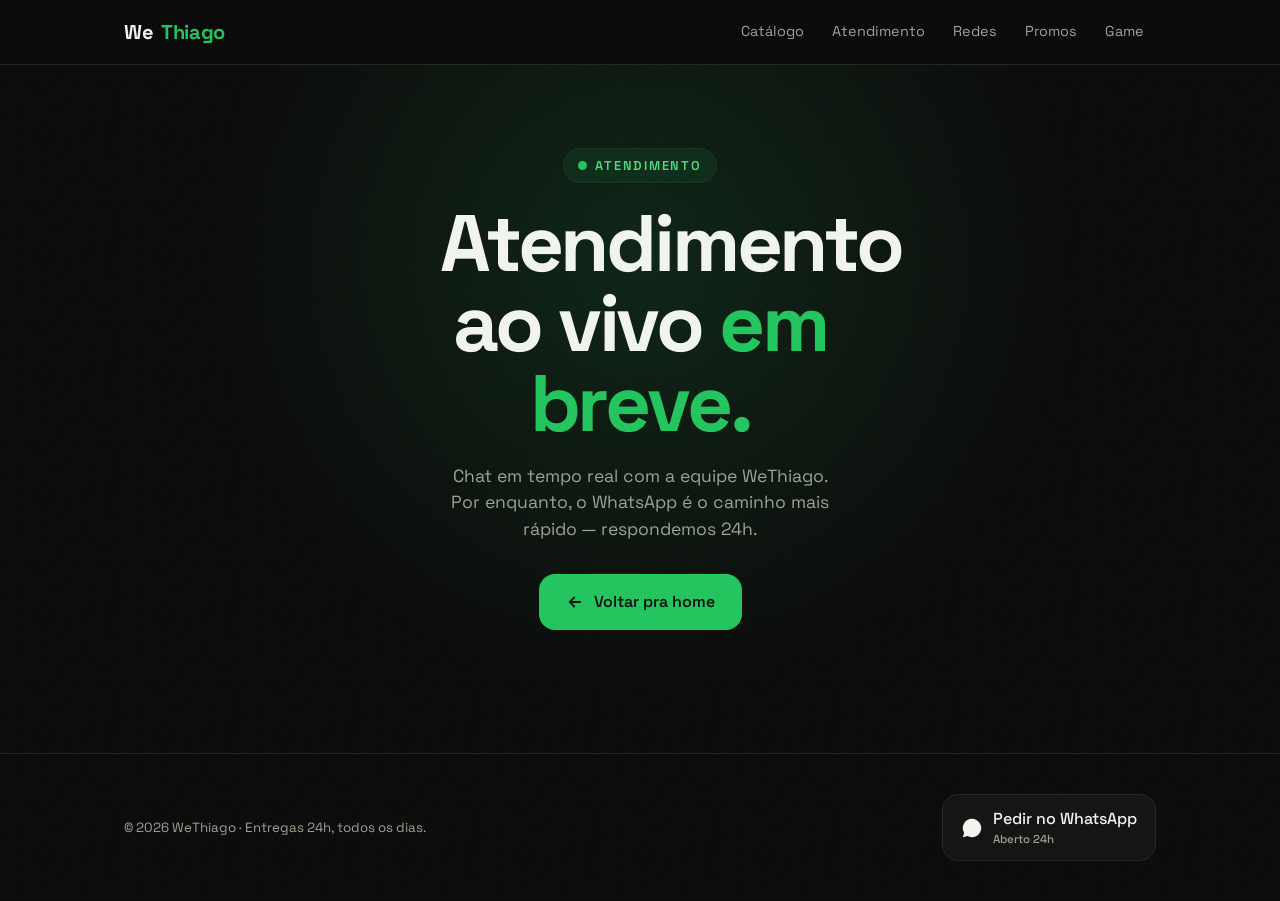
==== atendimento.html @ bdfea1c8 "WeThiago — landing 24h delivery (neon delivery brutalism)" ====
<!DOCTYPE html>
<html lang="pt-BR">
<head>
  <meta charset="UTF-8" />
  <meta name="viewport" content="width=device-width, initial-scale=1.0" />
  <title>WeThiago — Atendimento</title>
  <meta name="description" content="WeThiago · Atendimento · em breve." />
  <link rel="preconnect" href="https://fonts.googleapis.com" />
  <link rel="preconnect" href="https://fonts.gstatic.com" crossorigin />
  <link href="https://fonts.googleapis.com/css2?family=Space+Grotesk:wght@400;500;600;700&display=swap" rel="stylesheet" />
  <link rel="stylesheet" href="style.css" />
</head>
<body>
  <header class="nav">
    <div class="wrap nav__inner">
      <a href="index.html" class="brand">We<span class="dot">Thiago</span></a>
      <nav class="nav__links" id="navLinks">
        <a href="catalogo.html">Catálogo</a>
        <a href="atendimento.html">Atendimento</a>
        <a href="https://www.instagram.com/wethiago" target="_blank" rel="noopener">Redes</a>
        <a href="promos.html">Promos</a>
        <a href="game.html">Game</a>
      </nav>
      <button class="nav__burger" id="burger" aria-label="Abrir menu" aria-expanded="false">
        <svg width="26" height="26" viewBox="0 0 24 24" fill="none" stroke="currentColor" stroke-width="2" stroke-linecap="round"><line x1="4" y1="7" x2="20" y2="7"/><line x1="4" y1="12" x2="20" y2="12"/><line x1="4" y1="17" x2="20" y2="17"/></svg>
      </button>
    </div>
  </header>

  <main class="stub">
    <div class="stub__glow"></div>
    <div class="stub__inner">
      <span class="eyebrow"><span class="pulse"></span> Atendimento</span>
      <h1 style="margin-top:20px">Atendimento ao vivo <span class="accent">em breve.</span></h1>
      <p>Chat em tempo real com a equipe WeThiago. Por enquanto, o WhatsApp é o caminho mais rápido — respondemos 24h.</p>
      <a class="btn btn--primary" href="index.html">
        <svg width="18" height="18" viewBox="0 0 24 24" fill="none" stroke="currentColor" stroke-width="2.4" stroke-linecap="round" stroke-linejoin="round"><path d="M19 12H5M11 6l-6 6 6 6"/></svg>
        Voltar pra home
      </a>
    </div>
  </main>

  <footer class="footer">
    <div class="wrap footer__inner">
      <small>© <span id="year"></span> WeThiago · Entregas 24h, todos os dias.</small>
      <a class="badge" href="https://wa.me/5500000000000" target="_blank" rel="noopener">
        <svg width="22" height="22" viewBox="0 0 24 24" fill="currentColor"><path d="M12 2a10 10 0 0 0-8.6 15.1L2 22l5.1-1.3A10 10 0 1 0 12 2Z"/></svg>
        <span>Pedir no WhatsApp<small>Aberto 24h</small></span>
      </a>
    </div>
  </footer>

  <script>
    document.getElementById('year').textContent = new Date().getFullYear();
    const burger = document.getElementById('burger');
    const links = document.getElementById('navLinks');
    burger.addEventListener('click', () => {
      const open = links.classList.toggle('open');
      burger.setAttribute('aria-expanded', open);
    });
  </script>
</body>
</html>
---- style.css ----
/* WeThiago — Neon Delivery Brutalism
   Dark canvas · one toxic-green accent · oversized type · solid rounded buttons */

:root {
  --bg: #0a0a0a;
  --bg-elev: #121312;
  --bg-card: #161816;
  --line: #23271f;
  --fg: #f2f5ef;
  --fg-dim: #9aa393;
  --accent: #22c55e;
  --accent-hi: #4ade80;
  --accent-dim: #16351f;
  --radius: 16px;
  --radius-lg: 24px;
  --maxw: 1080px;
  --font-display: "Space Grotesk", "Geist", system-ui, sans-serif;
  --font-body: "Space Grotesk", system-ui, sans-serif;
}

* { box-sizing: border-box; margin: 0; padding: 0; }

html { scroll-behavior: smooth; }

body {
  background: var(--bg);
  color: var(--fg);
  font-family: var(--font-body);
  line-height: 1.5;
  -webkit-font-smoothing: antialiased;
  overflow-x: hidden;
  position: relative;
}

/* Grain overlay — texture without weight */
body::after {
  content: "";
  position: fixed;
  inset: 0;
  pointer-events: none;
  z-index: 100;
  opacity: 0.035;
  background-image: url("data:image/svg+xml,%3Csvg xmlns='http://www.w3.org/2000/svg' width='120' height='120'%3E%3Cfilter id='n'%3E%3CfeTurbulence type='fractalNoise' baseFrequency='0.9' numOctaves='3'/%3E%3C/filter%3E%3Crect width='100%25' height='100%25' filter='url(%23n)'/%3E%3C/svg%3E");
}

a { color: inherit; text-decoration: none; }

.wrap { width: 100%; max-width: var(--maxw); margin: 0 auto; padding: 0 24px; }

/* ---------- Nav ---------- */
.nav {
  position: sticky;
  top: 0;
  z-index: 50;
  backdrop-filter: blur(12px);
  background: color-mix(in srgb, var(--bg) 82%, transparent);
  border-bottom: 1px solid var(--line);
}
.nav__inner {
  display: flex;
  align-items: center;
  justify-content: space-between;
  height: 64px;
}
.brand {
  font-family: var(--font-display);
  font-weight: 700;
  font-size: 1.25rem;
  letter-spacing: -0.02em;
  display: inline-flex;
  align-items: center;
  gap: 8px;
}
.brand .dot { color: var(--accent); }
.nav__links { display: flex; gap: 4px; }
.nav__links a {
  font-size: 0.9rem;
  color: var(--fg-dim);
  padding: 8px 12px;
  border-radius: 10px;
  transition: color .18s, background .18s;
}
.nav__links a:hover { color: var(--fg); background: var(--bg-elev); }
.nav__burger { display: none; background: none; border: 0; color: var(--fg); cursor: pointer; }

/* ---------- Buttons ---------- */
.btn {
  display: inline-flex;
  align-items: center;
  gap: 10px;
  font-family: var(--font-display);
  font-weight: 600;
  font-size: 1rem;
  padding: 15px 26px;
  border-radius: var(--radius);
  border: 1px solid transparent;
  cursor: pointer;
  transition: transform .16s ease, box-shadow .16s ease, background .16s;
  will-change: transform;
}
.btn:active { transform: translateY(1px); }
.btn--primary {
  background: var(--accent);
  color: #04140a;
  box-shadow: 0 0 0 0 color-mix(in srgb, var(--accent) 60%, transparent);
}
.btn--primary:hover {
  background: var(--accent-hi);
  box-shadow: 0 12px 40px -8px color-mix(in srgb, var(--accent) 70%, transparent);
  transform: translateY(-2px);
}
.btn--ghost {
  background: var(--bg-elev);
  color: var(--fg);
  border-color: var(--line);
}
.btn--ghost:hover { border-color: var(--accent); color: var(--accent-hi); transform: translateY(-2px); }

/* ---------- Hero ---------- */
.hero { position: relative; padding: 88px 0 64px; overflow: hidden; }
.hero__glow {
  position: absolute;
  top: -20%;
  left: 50%;
  transform: translateX(-50%);
  width: 900px;
  height: 900px;
  max-width: 120vw;
  background: radial-gradient(circle, color-mix(in srgb, var(--accent) 22%, transparent) 0%, transparent 62%);
  pointer-events: none;
  z-index: 0;
}
.hero .wrap { position: relative; z-index: 1; }
.eyebrow {
  display: inline-flex;
  align-items: center;
  gap: 8px;
  font-size: 0.8rem;
  font-weight: 600;
  letter-spacing: 0.14em;
  text-transform: uppercase;
  color: var(--accent-hi);
  border: 1px solid var(--accent-dim);
  background: color-mix(in srgb, var(--accent) 8%, transparent);
  padding: 7px 14px;
  border-radius: 999px;
}
.pulse {
  width: 9px; height: 9px; border-radius: 50%;
  background: var(--accent);
  box-shadow: 0 0 0 0 color-mix(in srgb, var(--accent) 70%, transparent);
  animation: pulse 1.8s infinite;
}
@keyframes pulse {
  0% { box-shadow: 0 0 0 0 color-mix(in srgb, var(--accent) 70%, transparent); }
  70% { box-shadow: 0 0 0 12px transparent; }
  100% { box-shadow: 0 0 0 0 transparent; }
}
.hero h1 {
  font-family: var(--font-display);
  font-weight: 700;
  letter-spacing: -0.04em;
  line-height: 0.95;
  font-size: clamp(3rem, 10vw, 7rem);
  margin: 24px 0 20px;
}
.hero h1 .accent { color: var(--accent); text-shadow: 0 0 60px color-mix(in srgb, var(--accent) 50%, transparent); }
.hero__tag {
  font-size: clamp(1.1rem, 2.6vw, 1.5rem);
  color: var(--fg-dim);
  max-width: 32ch;
  margin-bottom: 36px;
}
.hero__tag em { color: var(--fg); font-style: normal; font-weight: 600; }
.hero__cta { display: flex; flex-wrap: wrap; gap: 14px; }

/* ---------- Channels ---------- */
.channels { padding: 20px 0 8px; }
.channels__grid {
  display: grid;
  grid-template-columns: repeat(4, 1fr);
  gap: 12px;
}
.chan {
  display: flex;
  align-items: center;
  gap: 12px;
  padding: 16px 18px;
  background: var(--bg-card);
  border: 1px solid var(--line);
  border-radius: var(--radius);
  font-weight: 500;
  transition: border-color .18s, transform .18s, background .18s;
}
.chan:hover { border-color: var(--accent); transform: translateY(-3px); }
.chan svg { flex: 0 0 22px; color: var(--accent); }
.chan span small { display: block; color: var(--fg-dim); font-size: 0.78rem; font-weight: 400; }
.chan--soon { opacity: 0.55; }
.chan--soon:hover { border-color: var(--line); transform: none; }

/* ---------- Section head ---------- */
.section { padding: 64px 0; }
.section__head { margin-bottom: 32px; }
.section__head h2 {
  font-family: var(--font-display);
  font-weight: 700;
  letter-spacing: -0.03em;
  font-size: clamp(1.8rem, 5vw, 2.75rem);
}
.section__head p { color: var(--fg-dim); margin-top: 8px; }

/* ---------- Feature cards ---------- */
.features {
  display: grid;
  grid-template-columns: repeat(3, 1fr);
  gap: 18px;
}
.card {
  position: relative;
  background: var(--bg-card);
  border: 1px solid var(--line);
  border-radius: var(--radius-lg);
  padding: 32px 28px;
  overflow: hidden;
  transition: border-color .2s, transform .2s;
}
.card::before {
  content: "";
  position: absolute;
  inset: 0;
  background: radial-gradient(120% 80% at 100% 0%, color-mix(in srgb, var(--accent) 10%, transparent), transparent 60%);
  opacity: 0;
  transition: opacity .25s;
}
.card:hover { border-color: var(--accent); transform: translateY(-4px); }
.card:hover::before { opacity: 1; }
.card__icon {
  width: 52px; height: 52px;
  display: grid; place-items: center;
  border-radius: 14px;
  background: var(--accent-dim);
  color: var(--accent-hi);
  margin-bottom: 20px;
}
.card h3 {
  font-family: var(--font-display);
  font-weight: 600;
  font-size: 1.35rem;
  letter-spacing: -0.02em;
  margin-bottom: 8px;
  position: relative;
}
.card p { color: var(--fg-dim); margin-bottom: 20px; position: relative; }
.card__link {
  font-weight: 600;
  color: var(--accent-hi);
  display: inline-flex;
  align-items: center;
  gap: 6px;
  position: relative;
}
.card__link svg { transition: transform .18s; }
.card:hover .card__link svg { transform: translateX(4px); }

/* ---------- Game card ---------- */
.game {
  display: flex;
  flex-wrap: wrap;
  align-items: center;
  justify-content: space-between;
  gap: 24px;
  padding: 40px;
  border-radius: var(--radius-lg);
  border: 1px solid var(--accent-dim);
  background:
    linear-gradient(120deg, color-mix(in srgb, var(--accent) 12%, transparent), transparent 55%),
    var(--bg-card);
}
.game__txt h3 {
  font-family: var(--font-display);
  font-weight: 700;
  font-size: clamp(1.6rem, 4vw, 2.4rem);
  letter-spacing: -0.03em;
}
.game__txt p { color: var(--fg-dim); margin-top: 6px; }

/* ---------- Footer ---------- */
.footer {
  border-top: 1px solid var(--line);
  padding: 40px 0;
  margin-top: 40px;
}
.footer__inner {
  display: flex;
  flex-wrap: wrap;
  align-items: center;
  justify-content: space-between;
  gap: 20px;
}
.footer small { color: var(--fg-dim); }
.badge {
  display: inline-flex;
  align-items: center;
  gap: 10px;
  padding: 12px 18px;
  border: 1px solid var(--line);
  border-radius: var(--radius);
  background: var(--bg-elev);
  font-weight: 500;
  transition: border-color .18s;
}
.badge:hover { border-color: var(--accent); }
.badge small { color: var(--fg-dim); display: block; font-size: 0.72rem; }

/* ---------- Stub pages ---------- */
.stub {
  min-height: 72vh;
  display: grid;
  place-items: center;
  text-align: center;
  padding: 80px 24px;
  position: relative;
}
.stub__glow {
  position: absolute; inset: 0;
  background: radial-gradient(circle at 50% 30%, color-mix(in srgb, var(--accent) 14%, transparent), transparent 55%);
  pointer-events: none;
}
.stub__inner { position: relative; z-index: 1; max-width: 40ch; }
.stub h1 {
  font-family: var(--font-display);
  font-weight: 700;
  letter-spacing: -0.04em;
  font-size: clamp(2.5rem, 8vw, 5rem);
  line-height: 1;
}
.stub h1 .accent { color: var(--accent); }
.stub p { color: var(--fg-dim); margin: 20px 0 32px; font-size: 1.1rem; }

/* ---------- Reveal animation ---------- */
.reveal { opacity: 0; transform: translateY(24px); transition: opacity .6s ease, transform .6s ease; }
.reveal.in { opacity: 1; transform: none; }

/* ---------- Responsive ---------- */
@media (max-width: 860px) {
  .channels__grid { grid-template-columns: repeat(2, 1fr); }
  .features { grid-template-columns: 1fr; }
}
@media (max-width: 640px) {
  .nav__links { display: none; }
  .nav__links.open {
    display: flex;
    position: absolute;
    top: 64px; left: 0; right: 0;
    flex-direction: column;
    background: var(--bg-elev);
    border-bottom: 1px solid var(--line);
    padding: 12px 24px 20px;
  }
  .nav__burger { display: inline-flex; }
  .hero__cta .btn { flex: 1 1 100%; justify-content: center; }
  .game { flex-direction: column; align-items: flex-start; }
  .game .btn { width: 100%; justify-content: center; }
}

@media (prefers-reduced-motion: reduce) {
  * { animation: none !important; transition: none !important; scroll-behavior: auto; }
  .reveal { opacity: 1; transform: none; }
}
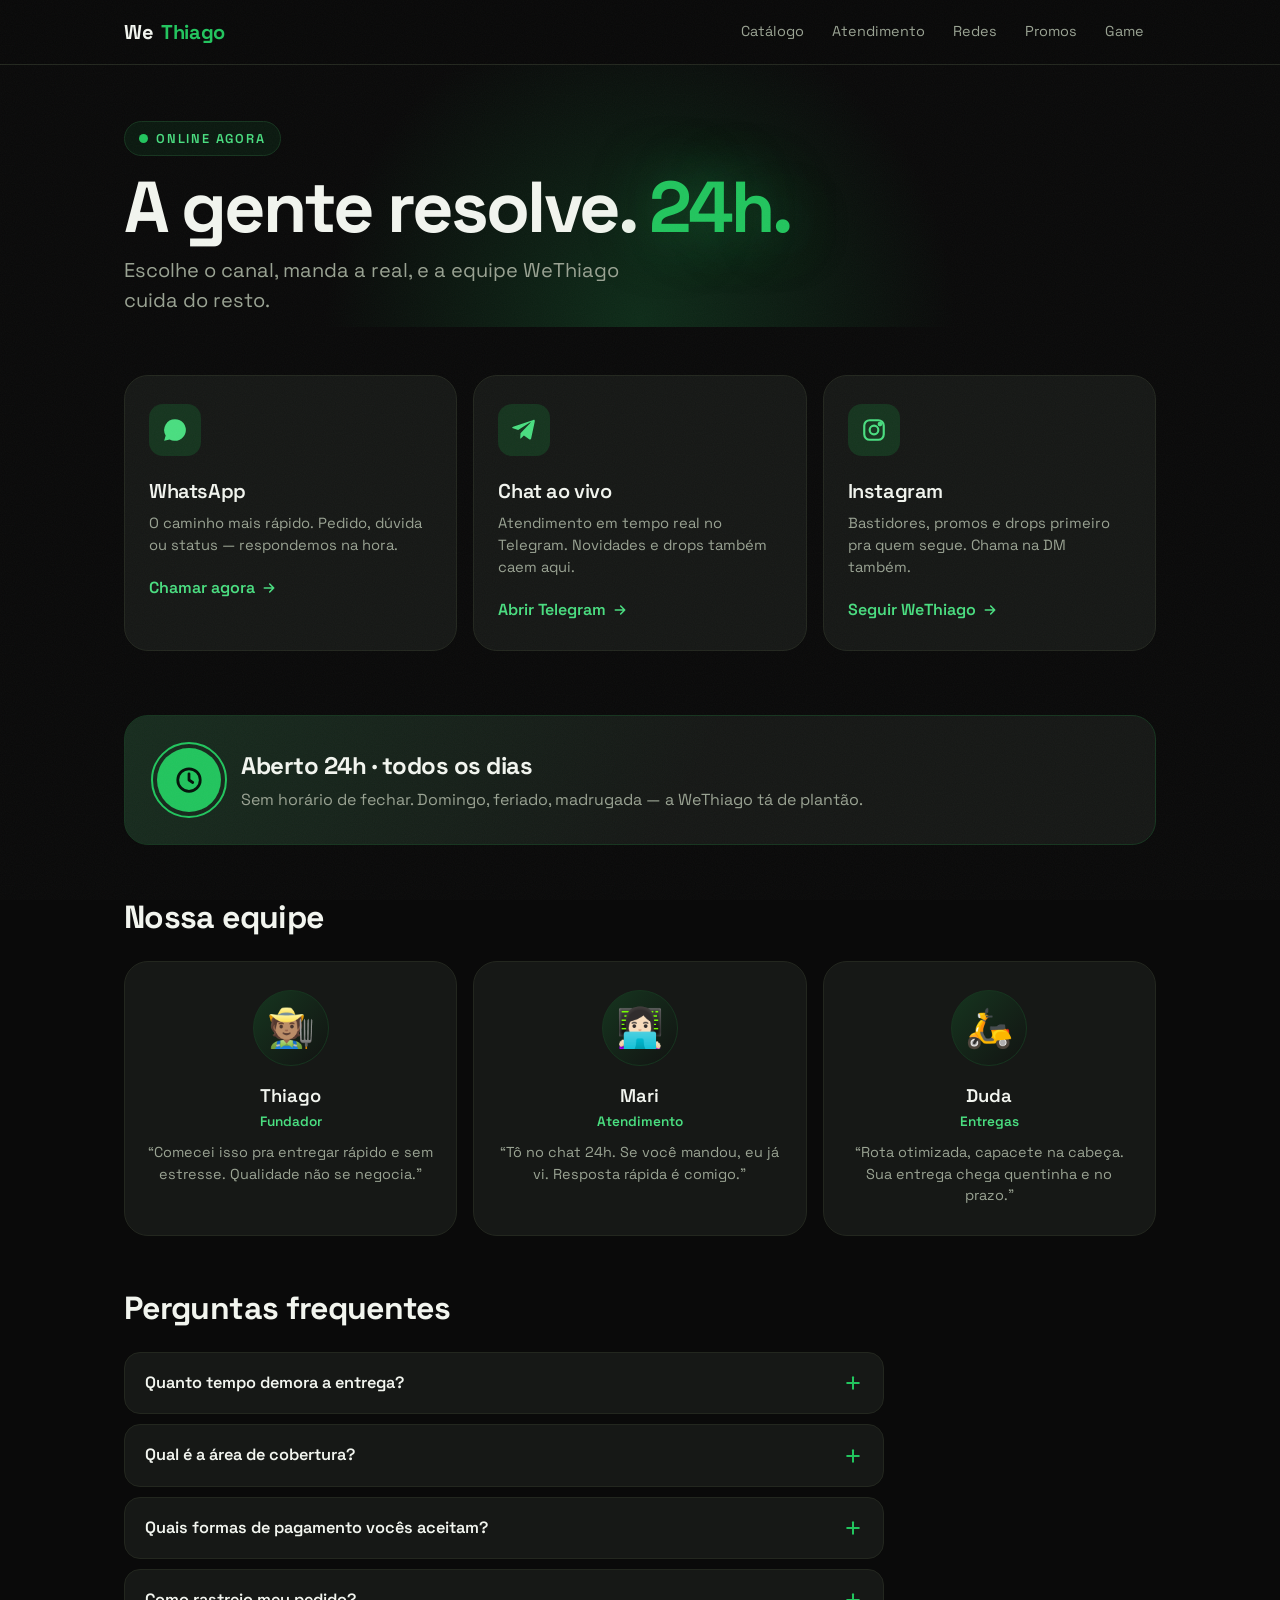
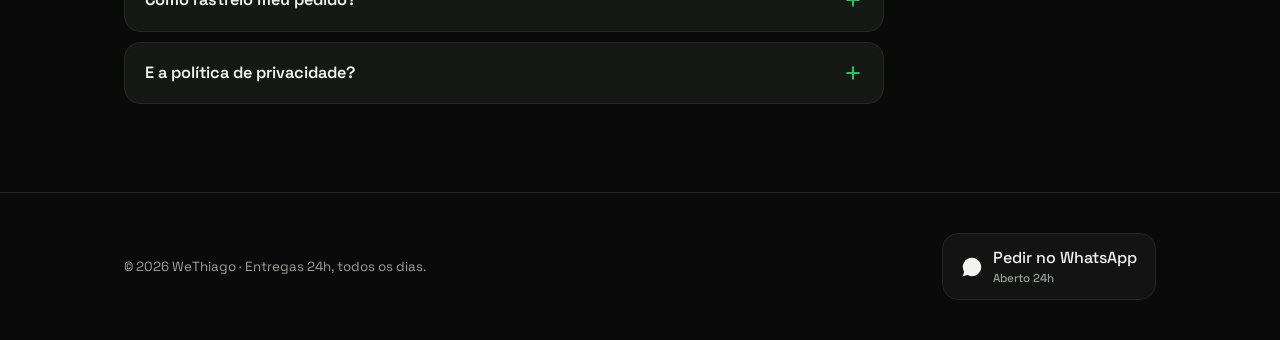
==== commit bb0c5436: "WeThiago — páginas completas: catálogo, atendimento, promos, game" ====
--- a/atendimento.html
+++ b/atendimento.html
@@ -4,13 +4,110 @@
   <meta charset="UTF-8" />
   <meta name="viewport" content="width=device-width, initial-scale=1.0" />
   <title>WeThiago — Atendimento</title>
-  <meta name="description" content="WeThiago · Atendimento · em breve." />
+  <meta name="description" content="Atendimento WeThiago: WhatsApp, chat ao vivo e Instagram. Equipe 24h, todos os dias." />
   <link rel="preconnect" href="https://fonts.googleapis.com" />
   <link rel="preconnect" href="https://fonts.gstatic.com" crossorigin />
   <link href="https://fonts.googleapis.com/css2?family=Space+Grotesk:wght@400;500;600;700&display=swap" rel="stylesheet" />
   <link rel="stylesheet" href="style.css" />
+  <style>
+    .page-hero { padding: 56px 0 12px; position: relative; overflow: hidden; }
+    .page-hero__glow {
+      position: absolute; top: -40%; left: 50%; transform: translateX(-50%);
+      width: 720px; height: 720px; max-width: 120vw;
+      background: radial-gradient(circle, color-mix(in srgb, var(--accent) 18%, transparent) 0%, transparent 62%);
+      pointer-events: none; z-index: 0;
+    }
+    .page-hero .wrap { position: relative; z-index: 1; }
+    .page-hero h1 {
+      font-family: var(--font-display); font-weight: 700; letter-spacing: -0.04em;
+      line-height: 0.98; font-size: clamp(2.4rem, 8vw, 4.5rem); margin: 16px 0 12px;
+    }
+    .page-hero h1 .accent { color: var(--accent); text-shadow: 0 0 60px color-mix(in srgb, var(--accent) 50%, transparent); }
+    .page-hero__tag { color: var(--fg-dim); font-size: clamp(1rem, 2.4vw, 1.25rem); max-width: 40ch; }
+
+    .sub { font-family: var(--font-display); font-weight: 700; letter-spacing: -0.02em; font-size: clamp(1.4rem, 4vw, 2rem); margin-bottom: 20px; }
+
+    /* Channel cards */
+    .chan-grid { display: grid; grid-template-columns: repeat(3, 1fr); gap: 16px; }
+    .chan-card {
+      display: flex; flex-direction: column; gap: 6px; position: relative; overflow: hidden;
+      background: var(--bg-card); border: 1px solid var(--line); border-radius: var(--radius-lg);
+      padding: 28px 24px; transition: border-color .2s, transform .2s;
+    }
+    .chan-card:hover { border-color: var(--accent); transform: translateY(-4px); }
+    .chan-card__icon { width: 52px; height: 52px; display: grid; place-items: center; border-radius: 14px; background: var(--accent-dim); color: var(--accent-hi); margin-bottom: 14px; }
+    .chan-card h3 { font-family: var(--font-display); font-weight: 600; font-size: 1.25rem; letter-spacing: -0.02em; }
+    .chan-card p { color: var(--fg-dim); font-size: 0.92rem; }
+    .chan-card__cta { margin-top: 14px; font-weight: 600; color: var(--accent-hi); display: inline-flex; align-items: center; gap: 6px; }
+    .chan-card__cta svg { transition: transform .18s; }
+    .chan-card:hover .chan-card__cta svg { transform: translateX(4px); }
+
+    /* Hours banner */
+    .hours {
+      display: flex; align-items: center; gap: 20px; flex-wrap: wrap;
+      padding: 32px; border-radius: var(--radius-lg); margin-top: 16px;
+      border: 1px solid var(--accent-dim);
+      background: linear-gradient(120deg, color-mix(in srgb, var(--accent) 12%, transparent), transparent 55%), var(--bg-card);
+    }
+    .hours__clock {
+      width: 64px; height: 64px; flex: 0 0 64px; border-radius: 50%;
+      display: grid; place-items: center; color: #04140a; background: var(--accent);
+      position: relative;
+    }
+    .hours__clock::after {
+      content: ""; position: absolute; inset: -6px; border-radius: 50%;
+      border: 2px solid var(--accent);
+      animation: hoursPulse 1.8s infinite;
+    }
+    @keyframes hoursPulse { 0% { transform: scale(1); opacity: .8; } 70% { transform: scale(1.35); opacity: 0; } 100% { opacity: 0; } }
+    .hours__txt h3 { font-family: var(--font-display); font-weight: 700; font-size: 1.5rem; letter-spacing: -0.02em; }
+    .hours__txt p { color: var(--fg-dim); margin-top: 4px; }
+
+    /* Team */
+    .team-grid { display: grid; grid-template-columns: repeat(3, 1fr); gap: 16px; }
+    .member {
+      text-align: center; background: var(--bg-card); border: 1px solid var(--line);
+      border-radius: var(--radius-lg); padding: 28px 22px; transition: border-color .2s, transform .2s;
+    }
+    .member:hover { border-color: var(--accent); transform: translateY(-4px); }
+    .member__avatar {
+      width: 76px; height: 76px; margin: 0 auto 16px; border-radius: 50%;
+      display: grid; place-items: center; font-size: 2.4rem;
+      background: linear-gradient(135deg, var(--accent-dim), var(--bg-elev));
+      border: 1px solid var(--accent-dim);
+    }
+    .member h3 { font-family: var(--font-display); font-weight: 600; font-size: 1.15rem; }
+    .member__role { color: var(--accent-hi); font-size: 0.85rem; font-weight: 600; margin-top: 2px; }
+    .member p { color: var(--fg-dim); font-size: 0.9rem; margin-top: 10px; }
+
+    /* FAQ accordion */
+    .faq { display: flex; flex-direction: column; gap: 10px; max-width: 760px; }
+    .faq__item { background: var(--bg-card); border: 1px solid var(--line); border-radius: var(--radius); overflow: hidden; transition: border-color .2s; }
+    .faq__item[open] { border-color: var(--accent-dim); }
+    .faq__q {
+      list-style: none; cursor: pointer; padding: 18px 20px; display: flex;
+      align-items: center; justify-content: space-between; gap: 12px;
+      font-family: var(--font-display); font-weight: 600; font-size: 1.02rem;
+    }
+    .faq__q::-webkit-details-marker { display: none; }
+    .faq__q svg { flex: 0 0 20px; color: var(--accent); transition: transform .22s; }
+    .faq__item[open] .faq__q svg { transform: rotate(45deg); }
+    .faq__a { padding: 0 20px 18px; color: var(--fg-dim); line-height: 1.6; }
+
+    .section { padding: 48px 0; }
+    .section:first-of-type { padding-top: 24px; }
+
+    @media (max-width: 860px) {
+      .chan-grid, .team-grid { grid-template-columns: 1fr; }
+    }
+    @media (max-width: 640px) {
+      .hours { flex-direction: row; padding: 24px; }
+    }
+  </style>
 </head>
 <body>
+
+  <!-- NAV -->
   <header class="nav">
     <div class="wrap nav__inner">
       <a href="index.html" class="brand">We<span class="dot">Thiago</span></a>
@@ -27,19 +124,136 @@
     </div>
   </header>
 
-  <main class="stub">
-    <div class="stub__glow"></div>
-    <div class="stub__inner">
-      <span class="eyebrow"><span class="pulse"></span> Atendimento</span>
-      <h1 style="margin-top:20px">Atendimento ao vivo <span class="accent">em breve.</span></h1>
-      <p>Chat em tempo real com a equipe WeThiago. Por enquanto, o WhatsApp é o caminho mais rápido — respondemos 24h.</p>
-      <a class="btn btn--primary" href="index.html">
-        <svg width="18" height="18" viewBox="0 0 24 24" fill="none" stroke="currentColor" stroke-width="2.4" stroke-linecap="round" stroke-linejoin="round"><path d="M19 12H5M11 6l-6 6 6 6"/></svg>
-        Voltar pra home
-      </a>
-    </div>
-  </main>
-
+  <!-- PAGE HERO -->
+  <section class="page-hero">
+    <div class="page-hero__glow"></div>
+    <div class="wrap">
+      <span class="eyebrow"><span class="pulse"></span> Online agora</span>
+      <h1>A gente resolve. <span class="accent">24h.</span></h1>
+      <p class="page-hero__tag">Escolhe o canal, manda a real, e a equipe WeThiago cuida do resto.</p>
+    </div>
+  </section>
+
+  <!-- CHANNELS -->
+  <section class="section">
+    <div class="wrap">
+      <div class="chan-grid">
+        <a class="chan-card" href="https://wa.me/5500000000000" target="_blank" rel="noopener">
+          <div class="chan-card__icon">
+            <svg width="26" height="26" viewBox="0 0 24 24" fill="currentColor"><path d="M12 2a10 10 0 0 0-8.6 15.1L2 22l5.1-1.3A10 10 0 1 0 12 2Z"/></svg>
+          </div>
+          <h3>WhatsApp</h3>
+          <p>O caminho mais rápido. Pedido, dúvida ou status — respondemos na hora.</p>
+          <span class="chan-card__cta">Chamar agora
+            <svg width="16" height="16" viewBox="0 0 24 24" fill="none" stroke="currentColor" stroke-width="2.4" stroke-linecap="round" stroke-linejoin="round"><path d="M5 12h14M13 6l6 6-6 6"/></svg>
+          </span>
+        </a>
+        <a class="chan-card" href="https://t.me/wethiago" target="_blank" rel="noopener">
+          <div class="chan-card__icon">
+            <svg width="26" height="26" viewBox="0 0 24 24" fill="currentColor"><path d="m21.9 4.3-3.3 15.5c-.2 1-.9 1.3-1.8.8l-4.9-3.6-2.4 2.3c-.3.3-.5.5-1 .5l.3-4.9L18 5.2c.4-.3-.1-.5-.6-.2L6.6 11.9l-4.8-1.5c-1-.3-1-1 .2-1.5L20.6 2.7c.9-.3 1.6.2 1.3 1.6Z"/></svg>
+          </div>
+          <h3>Chat ao vivo</h3>
+          <p>Atendimento em tempo real no Telegram. Novidades e drops também caem aqui.</p>
+          <span class="chan-card__cta">Abrir Telegram
+            <svg width="16" height="16" viewBox="0 0 24 24" fill="none" stroke="currentColor" stroke-width="2.4" stroke-linecap="round" stroke-linejoin="round"><path d="M5 12h14M13 6l6 6-6 6"/></svg>
+          </span>
+        </a>
+        <a class="chan-card" href="https://www.instagram.com/wethiago" target="_blank" rel="noopener">
+          <div class="chan-card__icon">
+            <svg width="26" height="26" viewBox="0 0 24 24" fill="none" stroke="currentColor" stroke-width="2"><rect x="3" y="3" width="18" height="18" rx="5"/><circle cx="12" cy="12" r="4"/><circle cx="17.5" cy="6.5" r="1.2" fill="currentColor"/></svg>
+          </div>
+          <h3>Instagram</h3>
+          <p>Bastidores, promos e drops primeiro pra quem segue. Chama na DM também.</p>
+          <span class="chan-card__cta">Seguir WeThiago
+            <svg width="16" height="16" viewBox="0 0 24 24" fill="none" stroke="currentColor" stroke-width="2.4" stroke-linecap="round" stroke-linejoin="round"><path d="M5 12h14M13 6l6 6-6 6"/></svg>
+          </span>
+        </a>
+      </div>
+    </div>
+  </section>
+
+  <!-- HOURS -->
+  <section class="section" style="padding-top:0">
+    <div class="wrap">
+      <div class="hours">
+        <div class="hours__clock">
+          <svg width="30" height="30" viewBox="0 0 24 24" fill="none" stroke="currentColor" stroke-width="2.2" stroke-linecap="round" stroke-linejoin="round"><circle cx="12" cy="12" r="9"/><path d="M12 7v5l3 2"/></svg>
+        </div>
+        <div class="hours__txt">
+          <h3>Aberto 24h · todos os dias</h3>
+          <p>Sem horário de fechar. Domingo, feriado, madrugada — a WeThiago tá de plantão.</p>
+        </div>
+      </div>
+    </div>
+  </section>
+
+  <!-- TEAM -->
+  <section class="section" style="padding-top:0">
+    <div class="wrap">
+      <h2 class="sub">Nossa equipe</h2>
+      <div class="team-grid">
+        <article class="member">
+          <div class="member__avatar" aria-hidden="true">🧑🏽‍🌾</div>
+          <h3>Thiago</h3>
+          <div class="member__role">Fundador</div>
+          <p>“Comecei isso pra entregar rápido e sem estresse. Qualidade não se negocia.”</p>
+        </article>
+        <article class="member">
+          <div class="member__avatar" aria-hidden="true">👩🏻‍💻</div>
+          <h3>Mari</h3>
+          <div class="member__role">Atendimento</div>
+          <p>“Tô no chat 24h. Se você mandou, eu já vi. Resposta rápida é comigo.”</p>
+        </article>
+        <article class="member">
+          <div class="member__avatar" aria-hidden="true">🛵</div>
+          <h3>Duda</h3>
+          <div class="member__role">Entregas</div>
+          <p>“Rota otimizada, capacete na cabeça. Sua entrega chega quentinha e no prazo.”</p>
+        </article>
+      </div>
+    </div>
+  </section>
+
+  <!-- FAQ -->
+  <section class="section" style="padding-top:0">
+    <div class="wrap">
+      <h2 class="sub">Perguntas frequentes</h2>
+      <div class="faq">
+        <details class="faq__item">
+          <summary class="faq__q">Quanto tempo demora a entrega?
+            <svg width="20" height="20" viewBox="0 0 24 24" fill="none" stroke="currentColor" stroke-width="2.4" stroke-linecap="round"><line x1="12" y1="5" x2="12" y2="19"/><line x1="5" y1="12" x2="19" y2="12"/></svg>
+          </summary>
+          <div class="faq__a">Na maioria das regiões, entre 30 e 60 minutos após a confirmação. Em horários de pico ou áreas mais distantes pode variar — a gente sempre avisa o prazo real no WhatsApp.</div>
+        </details>
+        <details class="faq__item">
+          <summary class="faq__q">Qual é a área de cobertura?
+            <svg width="20" height="20" viewBox="0 0 24 24" fill="none" stroke="currentColor" stroke-width="2.4" stroke-linecap="round"><line x1="12" y1="5" x2="12" y2="19"/><line x1="5" y1="12" x2="19" y2="12"/></svg>
+          </summary>
+          <div class="faq__a">Atendemos toda a região central e bairros próximos. Manda seu endereço no WhatsApp e confirmamos na hora se está na área — e o valor do frete, se houver.</div>
+        </details>
+        <details class="faq__item">
+          <summary class="faq__q">Quais formas de pagamento vocês aceitam?
+            <svg width="20" height="20" viewBox="0 0 24 24" fill="none" stroke="currentColor" stroke-width="2.4" stroke-linecap="round"><line x1="12" y1="5" x2="12" y2="19"/><line x1="5" y1="12" x2="19" y2="12"/></svg>
+          </summary>
+          <div class="faq__a">Pix (mais rápido), dinheiro na entrega e cartão via maquininha em pedidos selecionados. Combine tudo direto no atendimento antes de fechar o pedido.</div>
+        </details>
+        <details class="faq__item">
+          <summary class="faq__q">Como rastreio meu pedido?
+            <svg width="20" height="20" viewBox="0 0 24 24" fill="none" stroke="currentColor" stroke-width="2.4" stroke-linecap="round"><line x1="12" y1="5" x2="12" y2="19"/><line x1="5" y1="12" x2="19" y2="12"/></svg>
+          </summary>
+          <div class="faq__a">Assim que o pedido sai, a Duda avisa no WhatsApp com a estimativa de chegada. Qualquer dúvida no meio do caminho, é só responder na mesma conversa.</div>
+        </details>
+        <details class="faq__item">
+          <summary class="faq__q">E a política de privacidade?
+            <svg width="20" height="20" viewBox="0 0 24 24" fill="none" stroke="currentColor" stroke-width="2.4" stroke-linecap="round"><line x1="12" y1="5" x2="12" y2="19"/><line x1="5" y1="12" x2="19" y2="12"/></svg>
+          </summary>
+          <div class="faq__a">Discrição total. Seus dados são usados só pra concluir a entrega e nunca são compartilhados com terceiros. Embalagem neutra e sem identificação externa.</div>
+        </details>
+      </div>
+    </div>
+  </section>
+
+  <!-- FOOTER -->
   <footer class="footer">
     <div class="wrap footer__inner">
       <small>© <span id="year"></span> WeThiago · Entregas 24h, todos os dias.</small>
